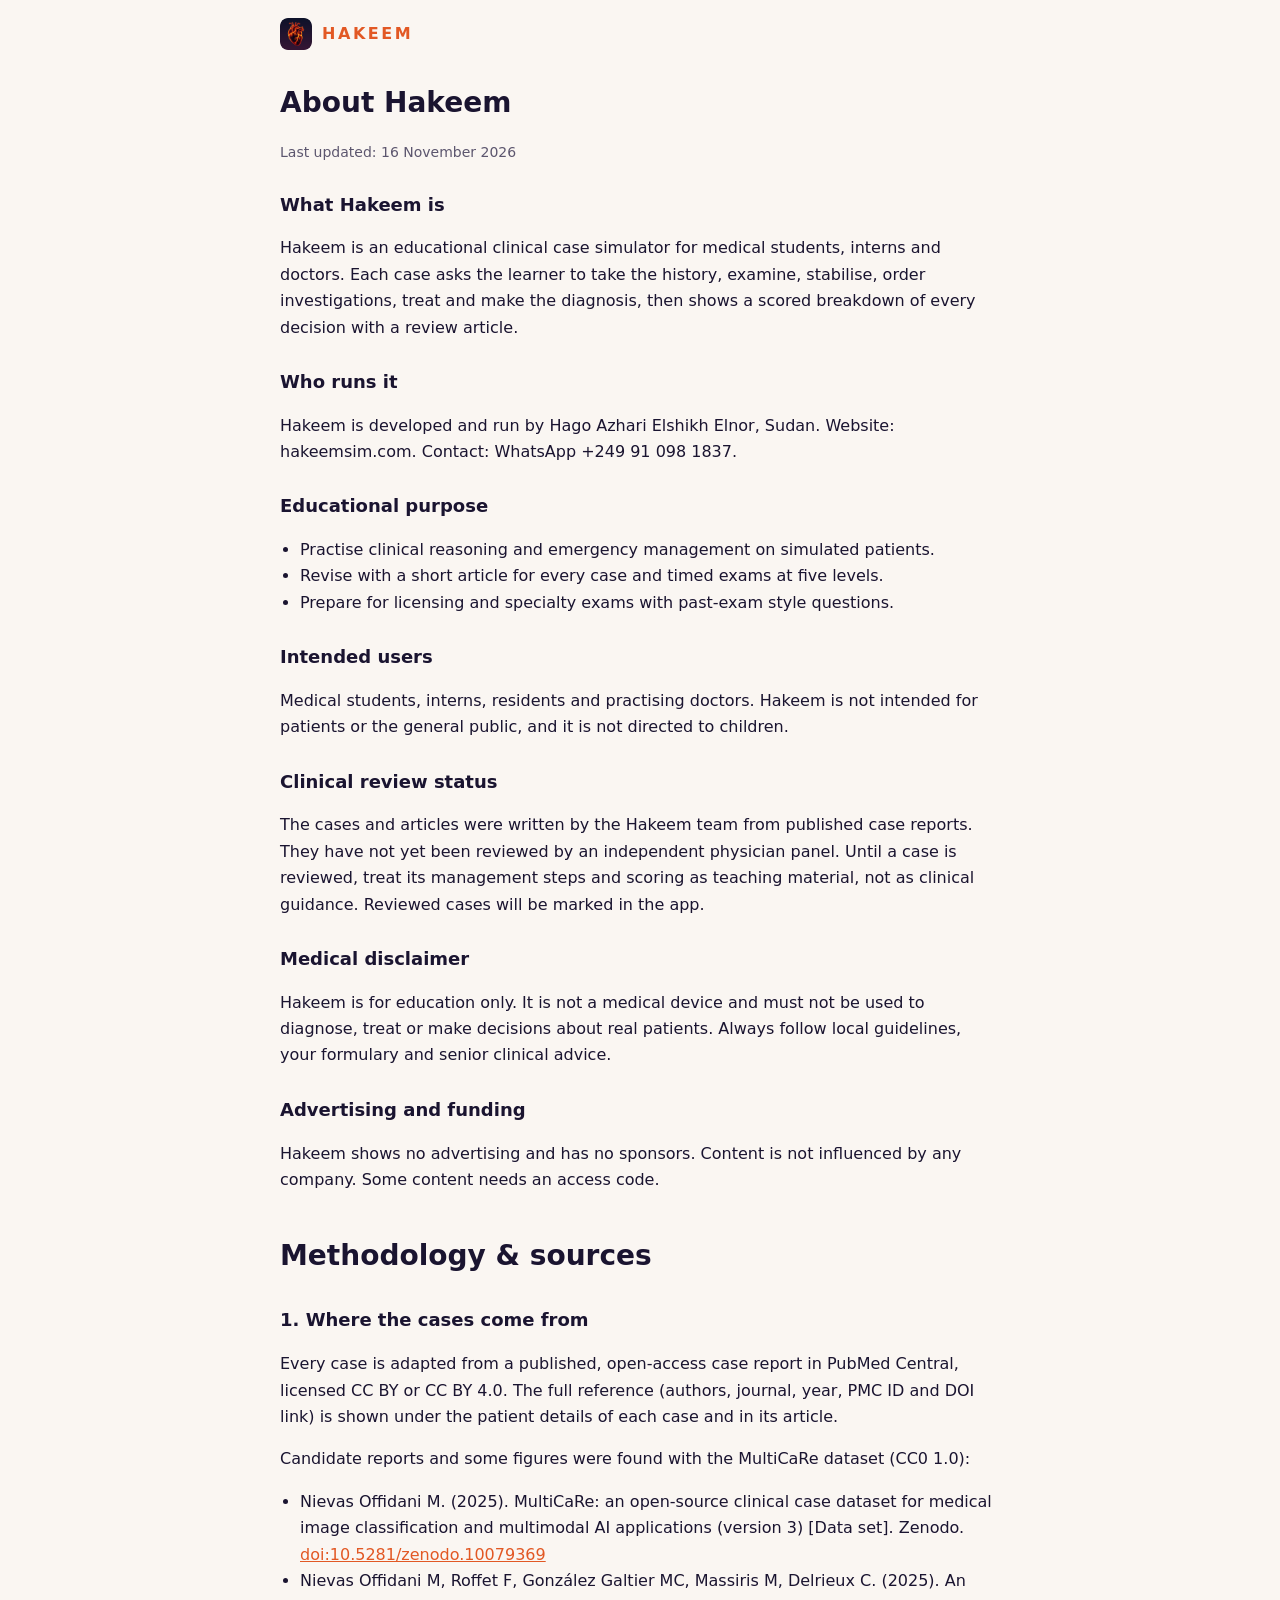
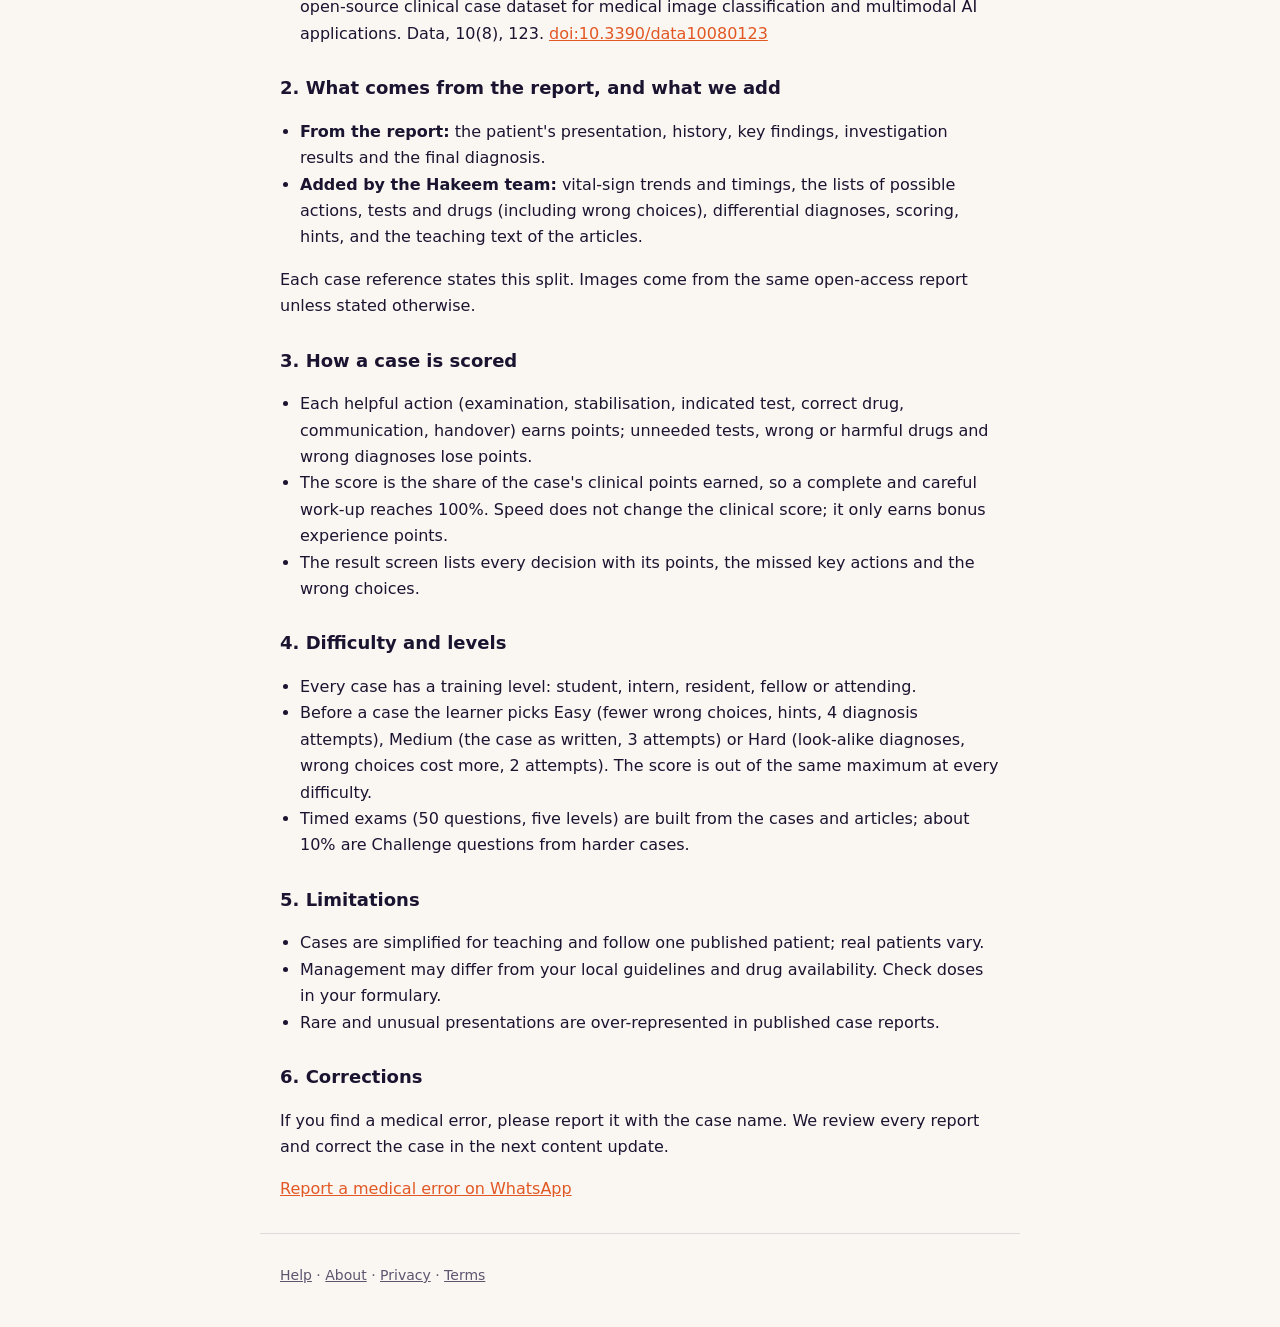
==== about.html @ ea37ee26 "Site: About & Methodology page Co-Authored-By: Claude Opus 5.5 <noreply@anthropic.com>" ====
<!doctype html>
<html lang="en">
<head>
<meta charset="utf-8">
<meta name="viewport" content="width=device-width,initial-scale=1">
<title>About &amp; Methodology · Hakeem</title>
<meta name="description" content="Who runs Hakeem, its educational purpose, clinical review status, case sources (PubMed Central, MultiCaRe) and scoring methodology.">
<link rel="icon" type="image/png" href="assets/favicon.png">
<link rel="stylesheet" href="assets/page.css">
</head>
<body>
<header><a class="brand" href="./"><img src="assets/icon-192.png" alt=""> HAKEEM</a></header>
<main>
<h1>About Hakeem</h1>
<p class="muted">Last updated: 16 November 2026</p>

<h2>What Hakeem is</h2>
<p>Hakeem is an educational clinical case simulator for medical students, interns and doctors. Each case asks the
learner to take the history, examine, stabilise, order investigations, treat and make the diagnosis, then shows
a scored breakdown of every decision with a review article.</p>
<h2>Who runs it</h2>
<p>Hakeem is developed and run by Hago Azhari Elshikh Elnor, Sudan. Website: hakeemsim.com. Contact: WhatsApp
+249 91 098 1837.</p>
<h2>Educational purpose</h2>
<ul>
<li>Practise clinical reasoning and emergency management on simulated patients.</li>
<li>Revise with a short article for every case and timed exams at five levels.</li>
<li>Prepare for licensing and specialty exams with past-exam style questions.</li>
</ul>
<h2>Intended users</h2>
<p>Medical students, interns, residents and practising doctors. Hakeem is not intended for patients or the
general public, and it is not directed to children.</p>
<h2>Clinical review status</h2>
<p>The cases and articles were written by the Hakeem team from published case reports. They have not yet been
reviewed by an independent physician panel. Until a case is reviewed, treat its management steps and scoring as
teaching material, not as clinical guidance. Reviewed cases will be marked in the app.</p>
<h2>Medical disclaimer</h2>
<p>Hakeem is for education only. It is not a medical device and must not be used to diagnose, treat or make
decisions about real patients. Always follow local guidelines, your formulary and senior clinical advice.</p>
<h2>Advertising and funding</h2>
<p>Hakeem shows no advertising and has no sponsors. Content is not influenced by any company. Some content
needs an access code.</p>

<h1 id="methodology" style="margin-top:40px">Methodology &amp; sources</h1>

<h2>1. Where the cases come from</h2>
<p>Every case is adapted from a published, open-access case report in PubMed Central, licensed CC BY or
CC BY 4.0. The full reference (authors, journal, year, PMC ID and DOI link) is shown under the patient details
of each case and in its article.</p>
<p>Candidate reports and some figures were found with the MultiCaRe dataset (CC0 1.0):</p>
<ul class="refs">
<li>Nievas Offidani M. (2025). MultiCaRe: an open-source clinical case dataset for medical image classification
and multimodal AI applications (version 3) [Data set]. Zenodo.
<a href="https://doi.org/10.5281/zenodo.10079369" target="_blank" rel="noopener">doi:10.5281/zenodo.10079369</a></li>
<li>Nievas Offidani M, Roffet F, Gonz&aacute;lez Galtier MC, Massiris M, Delrieux C. (2025). An open-source
clinical case dataset for medical image classification and multimodal AI applications. Data, 10(8), 123.
<a href="https://doi.org/10.3390/data10080123" target="_blank" rel="noopener">doi:10.3390/data10080123</a></li>
</ul>
<h2>2. What comes from the report, and what we add</h2>
<ul>
<li><b>From the report:</b> the patient's presentation, history, key findings, investigation results and the
final diagnosis.</li>
<li><b>Added by the Hakeem team:</b> vital-sign trends and timings, the lists of possible actions, tests and
drugs (including wrong choices), differential diagnoses, scoring, hints, and the teaching text of the
articles.</li>
</ul>
<p>Each case reference states this split. Images come from the same open-access report unless stated otherwise.</p>
<h2>3. How a case is scored</h2>
<ul>
<li>Each helpful action (examination, stabilisation, indicated test, correct drug, communication, handover) earns
points; unneeded tests, wrong or harmful drugs and wrong diagnoses lose points.</li>
<li>The score is the share of the case's clinical points earned, so a complete and careful work-up reaches 100%.
Speed does not change the clinical score; it only earns bonus experience points.</li>
<li>The result screen lists every decision with its points, the missed key actions and the wrong choices.</li>
</ul>
<h2>4. Difficulty and levels</h2>
<ul>
<li>Every case has a training level: student, intern, resident, fellow or attending.</li>
<li>Before a case the learner picks Easy (fewer wrong choices, hints, 4 diagnosis attempts), Medium (the case as
written, 3 attempts) or Hard (look-alike diagnoses, wrong choices cost more, 2 attempts). The score is out of the
same maximum at every difficulty.</li>
<li>Timed exams (50 questions, five levels) are built from the cases and articles; about 10% are Challenge
questions from harder cases.</li>
</ul>
<h2>5. Limitations</h2>
<ul>
<li>Cases are simplified for teaching and follow one published patient; real patients vary.</li>
<li>Management may differ from your local guidelines and drug availability. Check doses in your formulary.</li>
<li>Rare and unusual presentations are over-represented in published case reports.</li>
</ul>
<h2>6. Corrections</h2>
<p>If you find a medical error, please report it with the case name. We review every report and correct the
case in the next content update.</p>

<p><a href="https://wa.me/249910981837">Report a medical error on WhatsApp</a></p>
</main>
<footer><a href="help.html">Help</a> · <a href="about.html">About</a> · <a href="privacy.html">Privacy</a> · <a href="terms.html">Terms</a></footer>
</body>
</html>
---- assets/page.css ----
:root { color-scheme: light dark; --bg:#faf6f2; --card:#fff; --ink:#1a1430; --muted:#5c566e; --ember:#e25824; --line:rgba(26,20,48,.12); }
* { box-sizing: border-box; }
body { margin:0; background:var(--bg); color:var(--ink); font:16px/1.65 system-ui, -apple-system, "Segoe UI", Roboto, sans-serif; }
header, main, footer { max-width:760px; margin:0 auto; padding:0 20px; }
header { padding-top:18px; }
.brand { display:inline-flex; align-items:center; gap:10px; font-weight:700; letter-spacing:.16em; text-decoration:none; color:var(--ember); }
.brand img { width:32px; height:32px; border-radius:8px; }
h1 { font-size:28px; margin:22px 0 4px; }
h2 { font-size:18px; margin:26px 0 6px; }
.muted { color:var(--muted); font-size:14px; }
a { color:var(--ember); }
ul { padding-left:20px; }
details { background:var(--card); border:1px solid var(--line); border-radius:14px; padding:14px 18px; margin:10px 0; }
summary { cursor:pointer; font-weight:600; }
details p { color:var(--muted); margin:8px 0 0; }
.cta { text-align:center; margin:26px 0; }
.btn { display:inline-block; padding:12px 20px; border-radius:12px; background:var(--ember); color:#fff; text-decoration:none; font-weight:600; }
footer { padding:30px 20px 40px; color:var(--muted); font-size:14px; border-top:1px solid var(--line); margin-top:30px; }
footer a { color:var(--muted); }
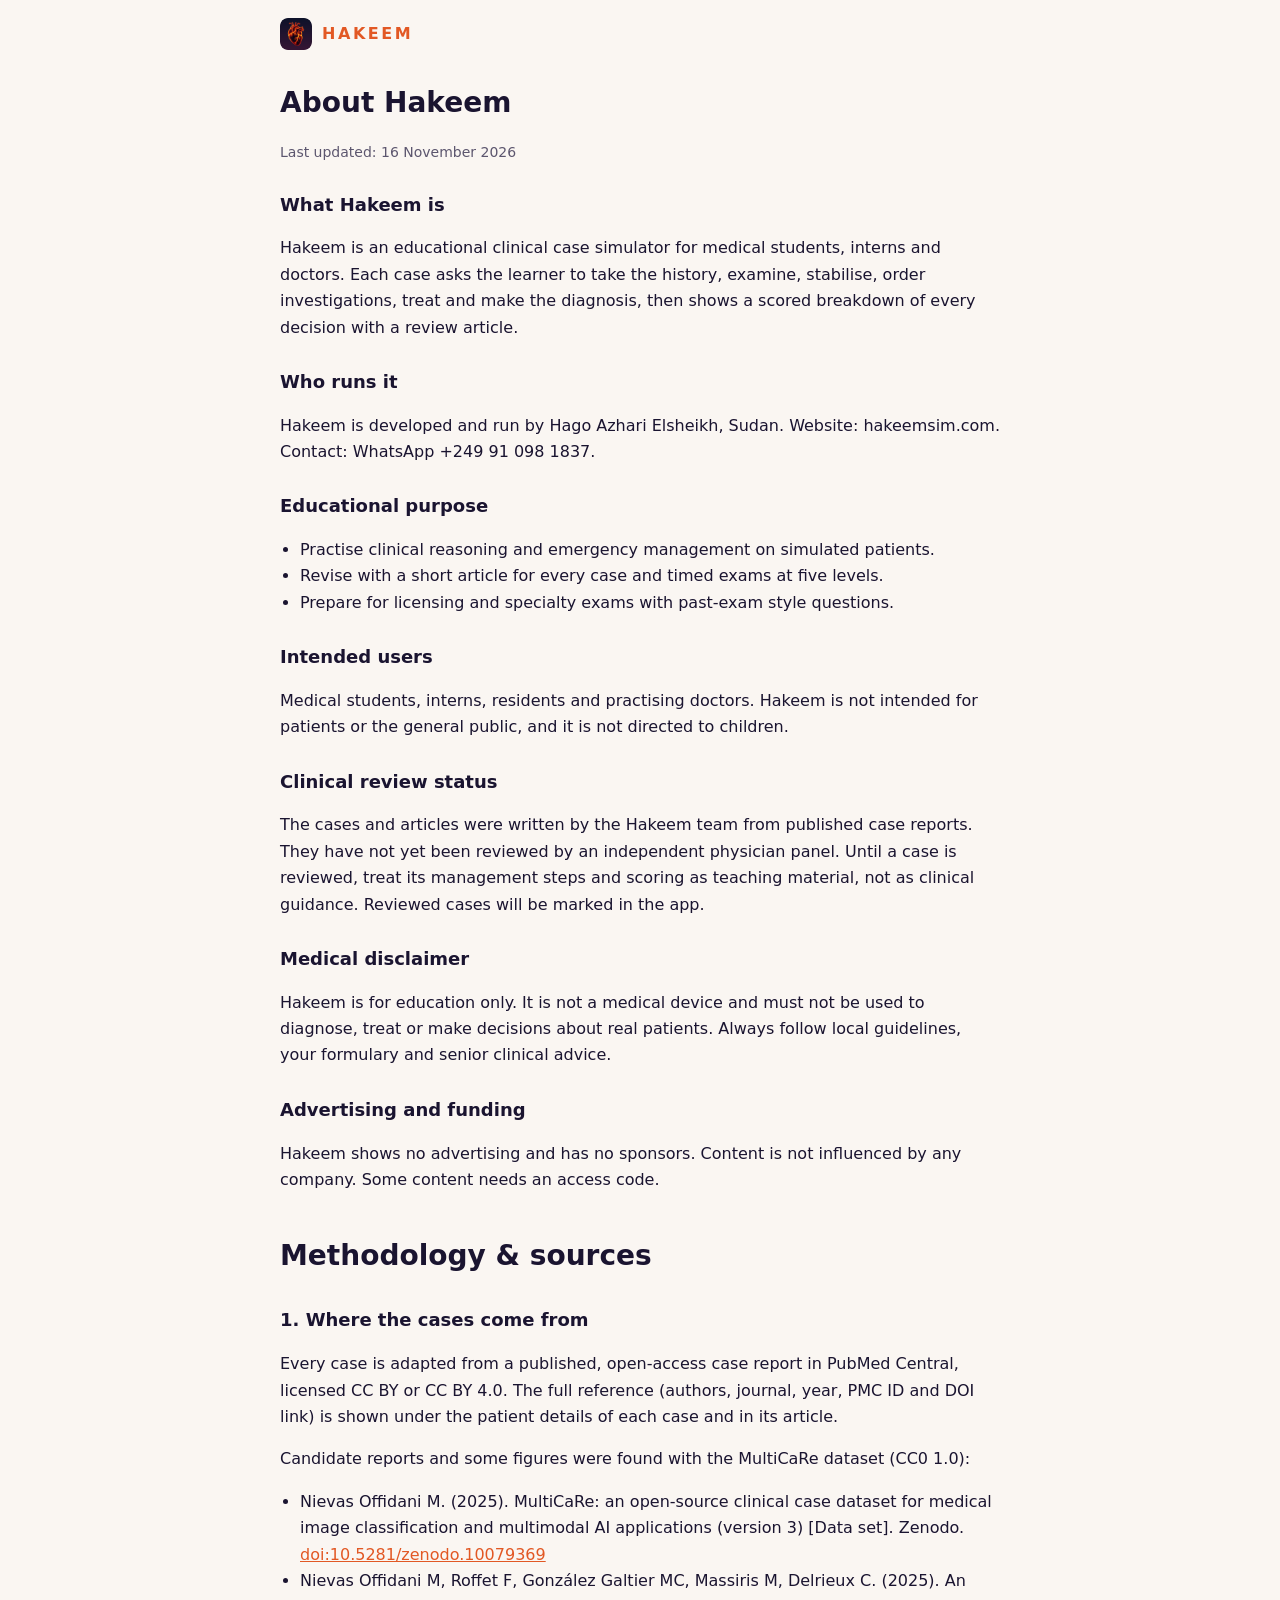
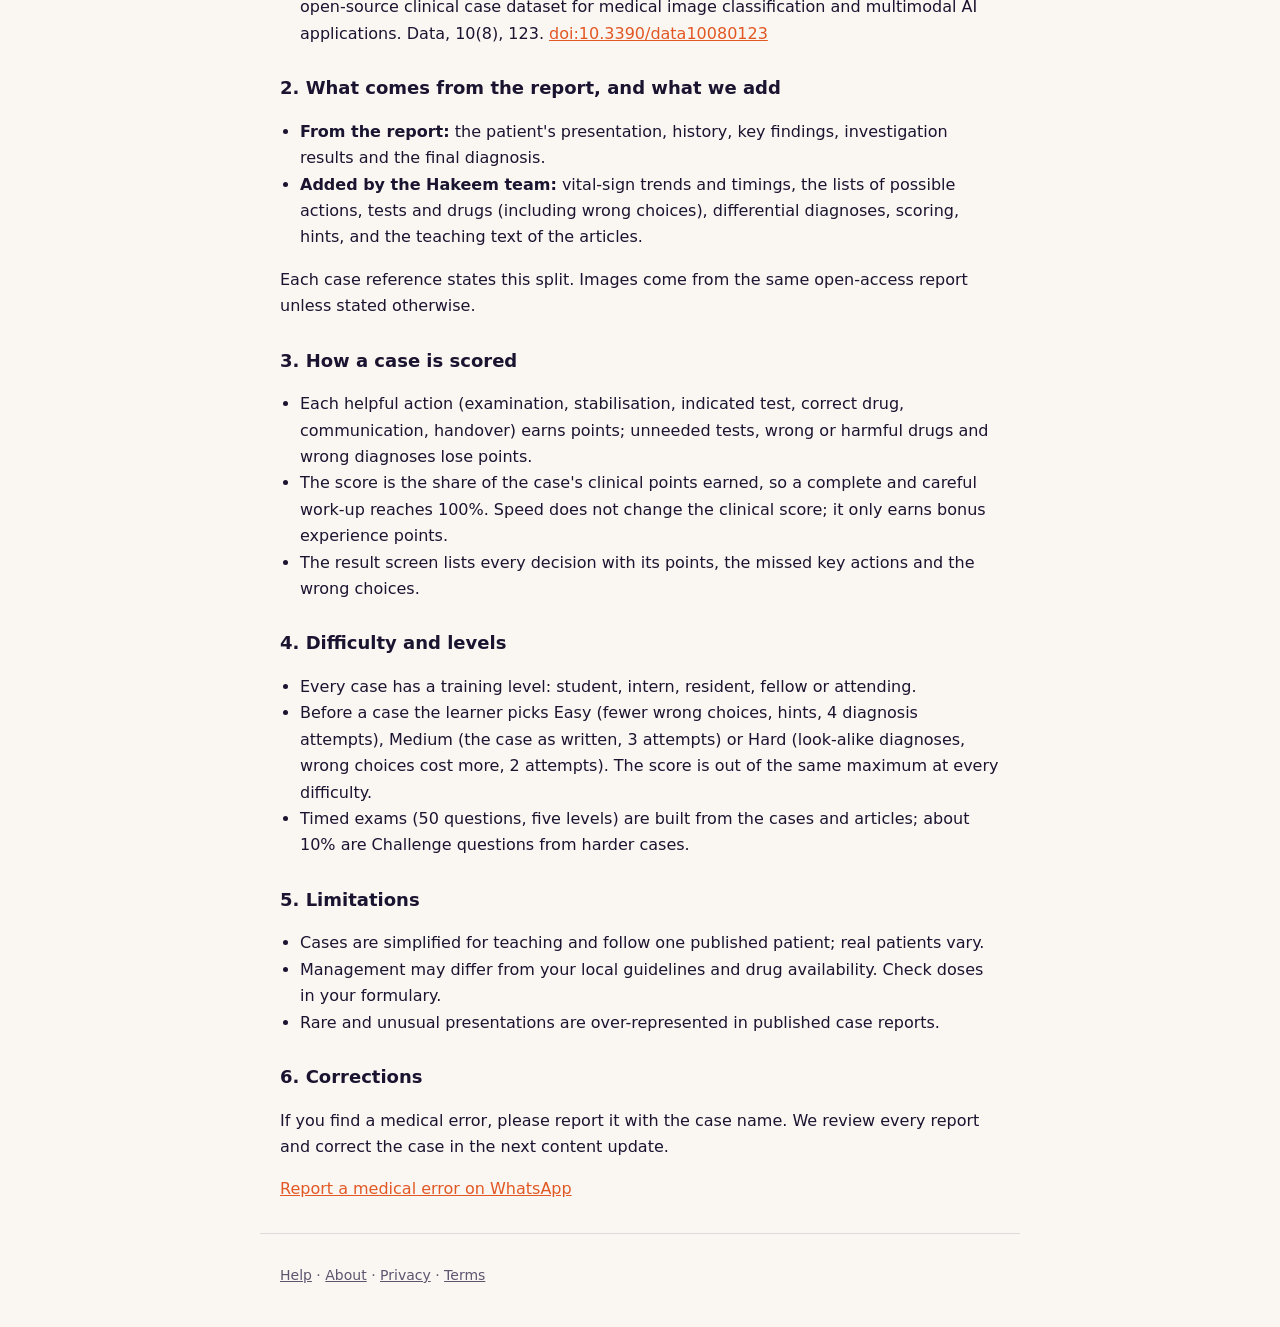
==== commit 33705e3d: "About: developer name Co-Authored-By: Claude Opus 5.5 <noreply@anthropic.com>" ====
--- a/about.html
+++ b/about.html
@@ -19,7 +19,7 @@
 learner to take the history, examine, stabilise, order investigations, treat and make the diagnosis, then shows
 a scored breakdown of every decision with a review article.</p>
 <h2>Who runs it</h2>
-<p>Hakeem is developed and run by Hago Azhari Elshikh Elnor, Sudan. Website: hakeemsim.com. Contact: WhatsApp
+<p>Hakeem is developed and run by Hago Azhari Elsheikh, Sudan. Website: hakeemsim.com. Contact: WhatsApp
 +249 91 098 1837.</p>
 <h2>Educational purpose</h2>
 <ul>
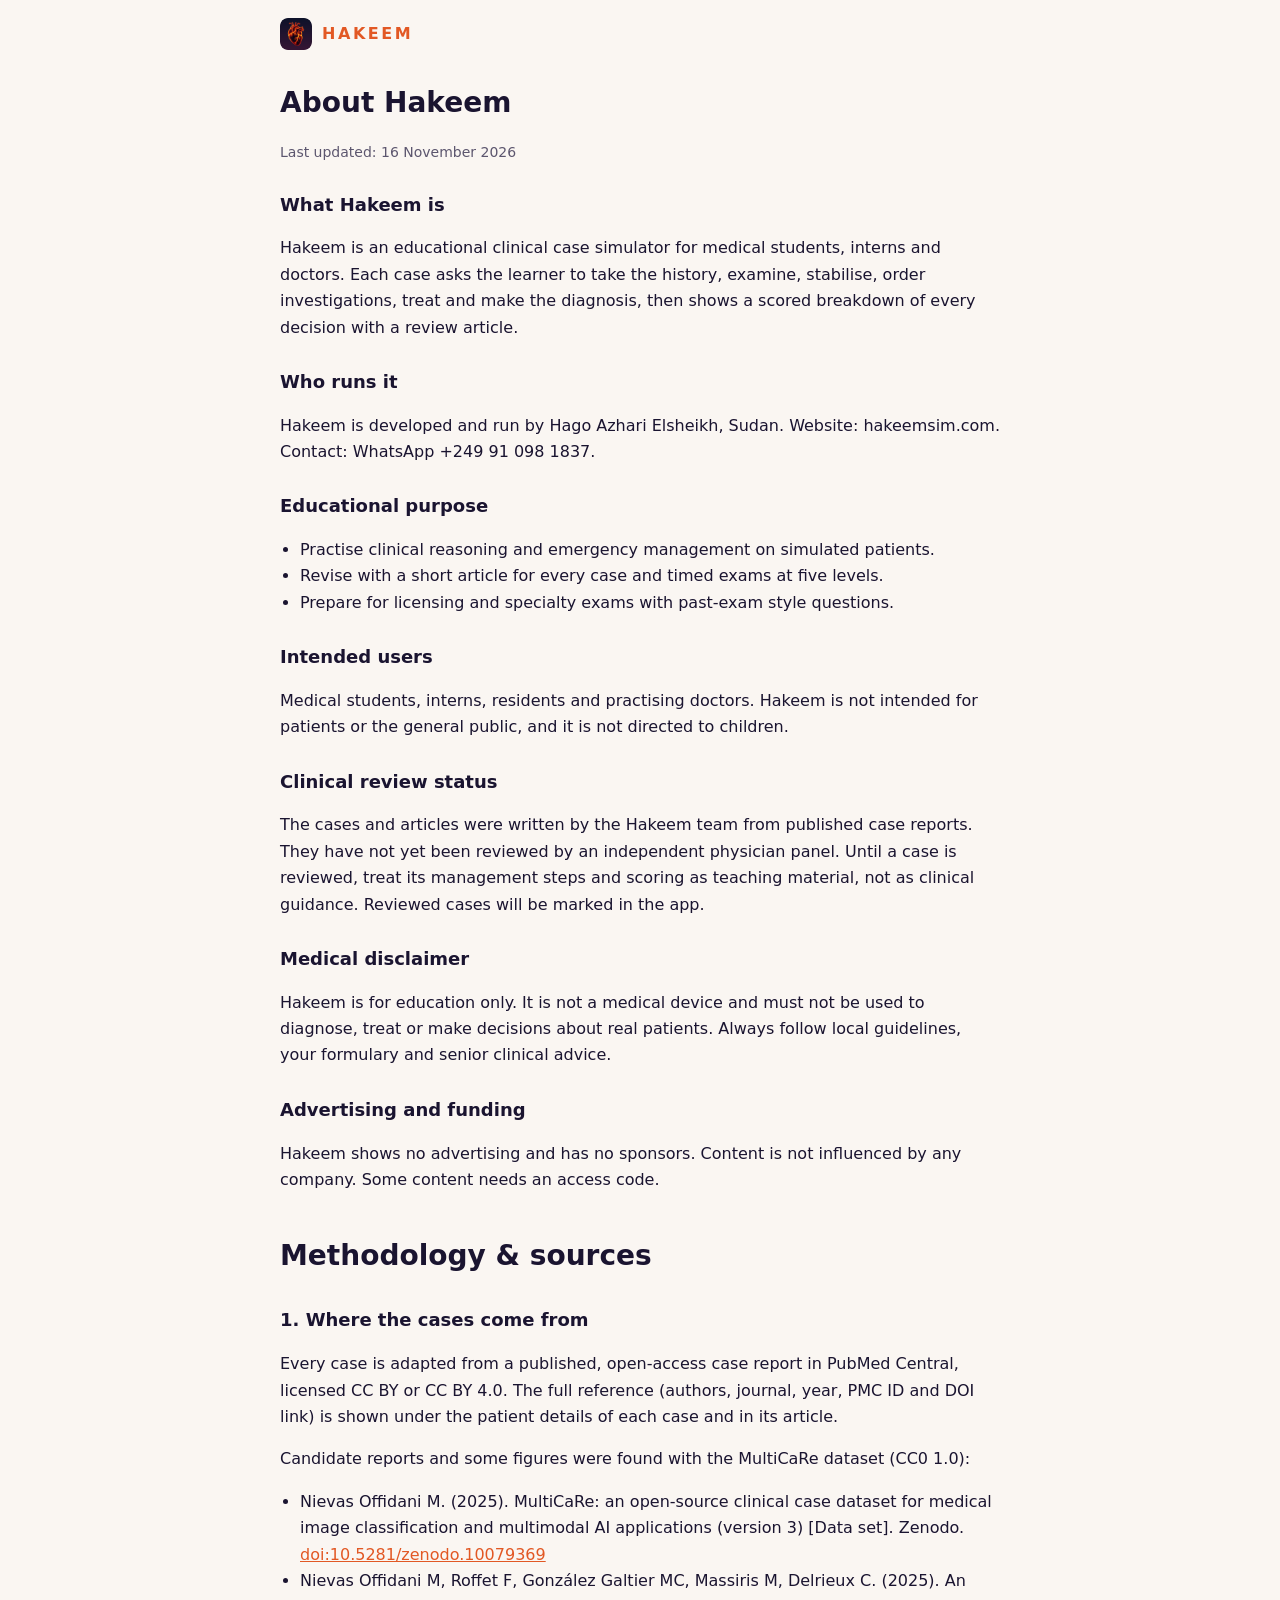
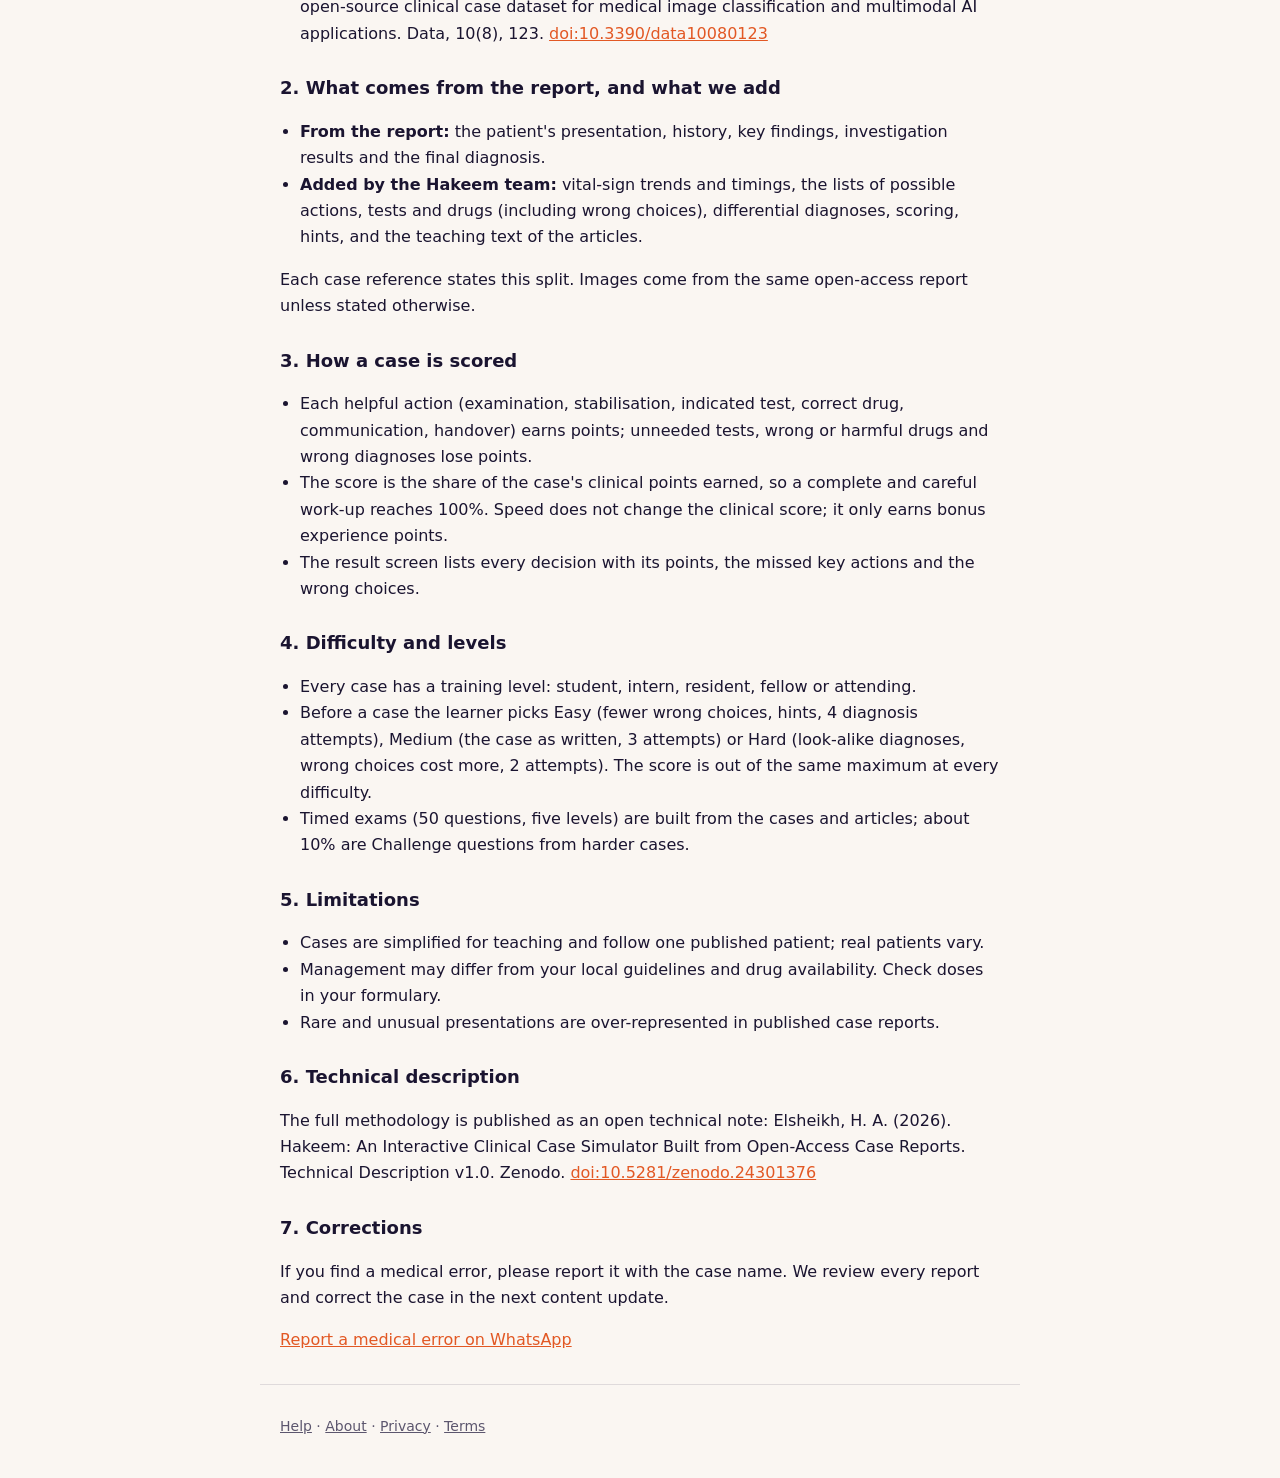
==== commit 06e2b144: "About: technical note DOI Co-Authored-By: Claude Opus 5.5 <noreply@anthropic.com>" ====
--- a/about.html
+++ b/about.html
@@ -88,7 +88,11 @@
 <li>Management may differ from your local guidelines and drug availability. Check doses in your formulary.</li>
 <li>Rare and unusual presentations are over-represented in published case reports.</li>
 </ul>
-<h2>6. Corrections</h2>
+<h2>6. Technical description</h2>
+<p>The full methodology is published as an open technical note: Elsheikh, H. A. (2026). Hakeem: An Interactive
+Clinical Case Simulator Built from Open-Access Case Reports. Technical Description v1.0. Zenodo.
+<a href="https://doi.org/10.5281/zenodo.24301376" target="_blank" rel="noopener">doi:10.5281/zenodo.24301376</a></p>
+<h2>7. Corrections</h2>
 <p>If you find a medical error, please report it with the case name. We review every report and correct the
 case in the next content update.</p>
 
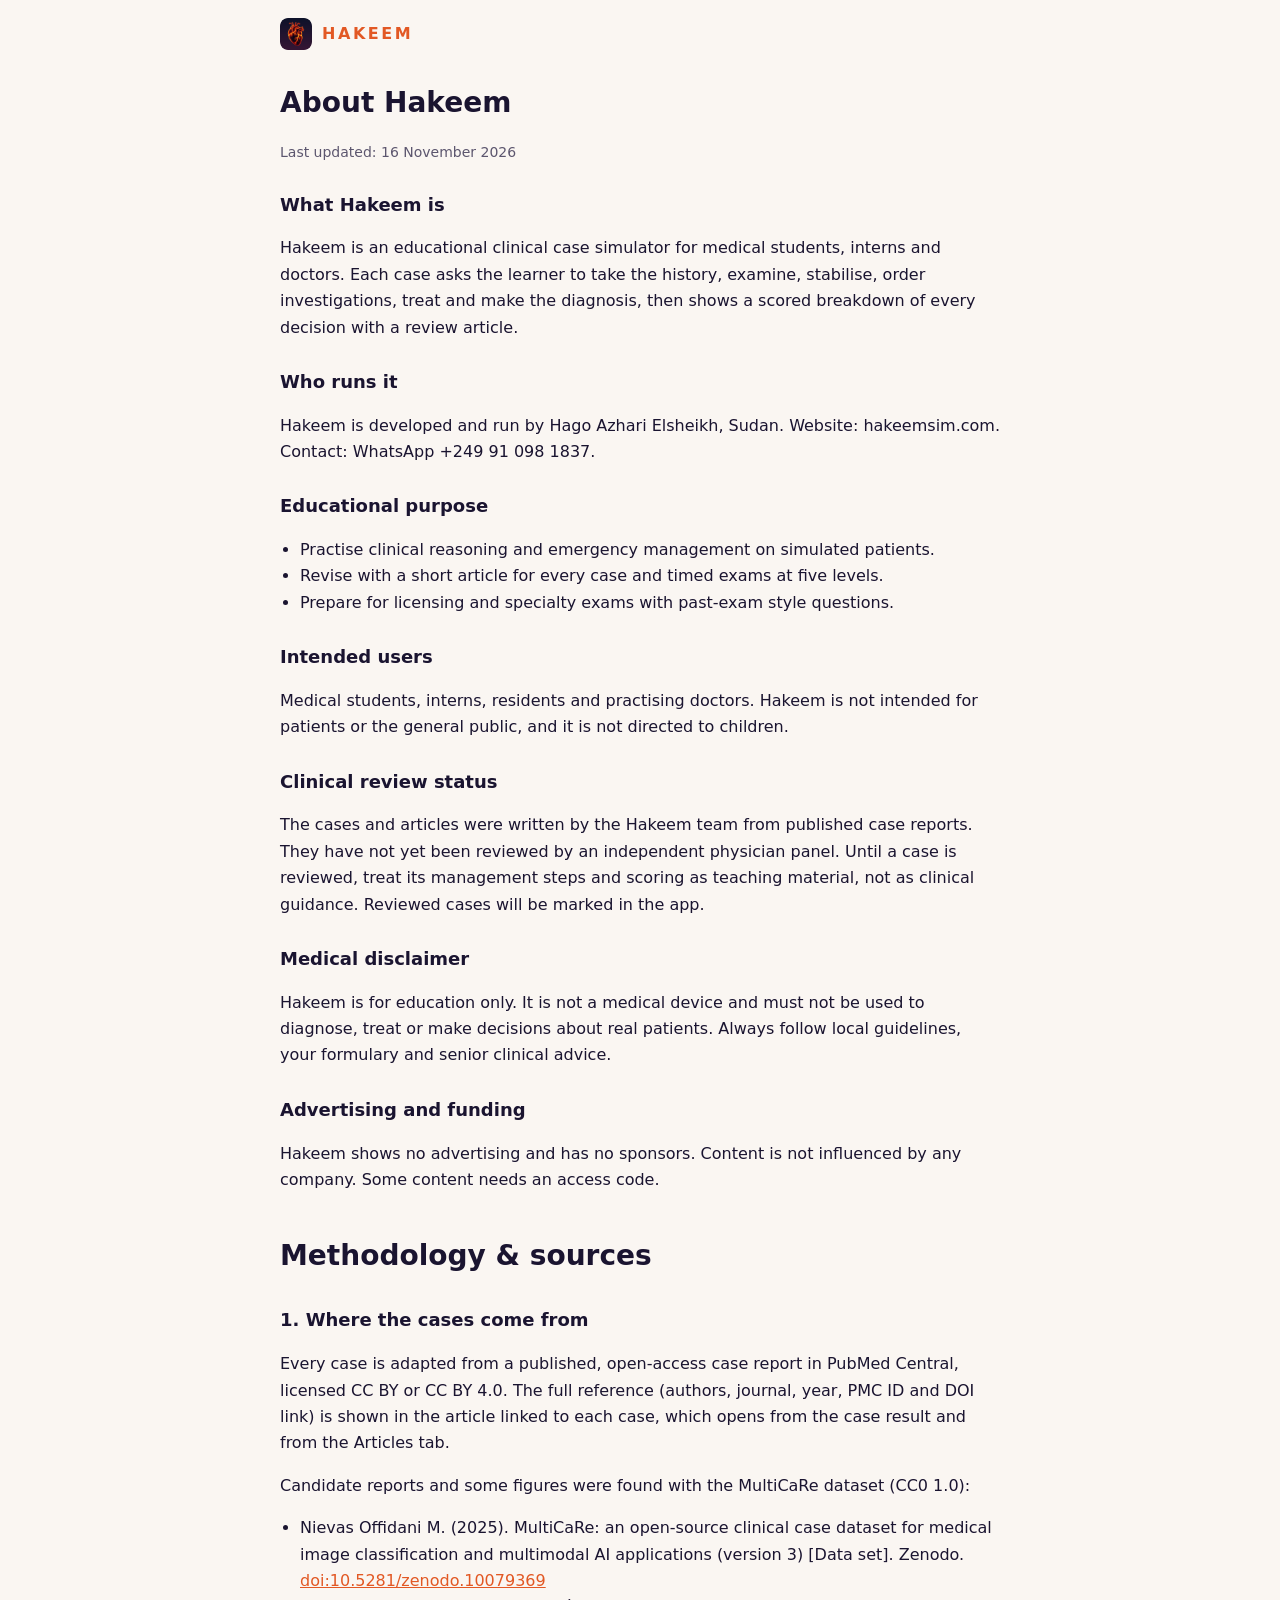
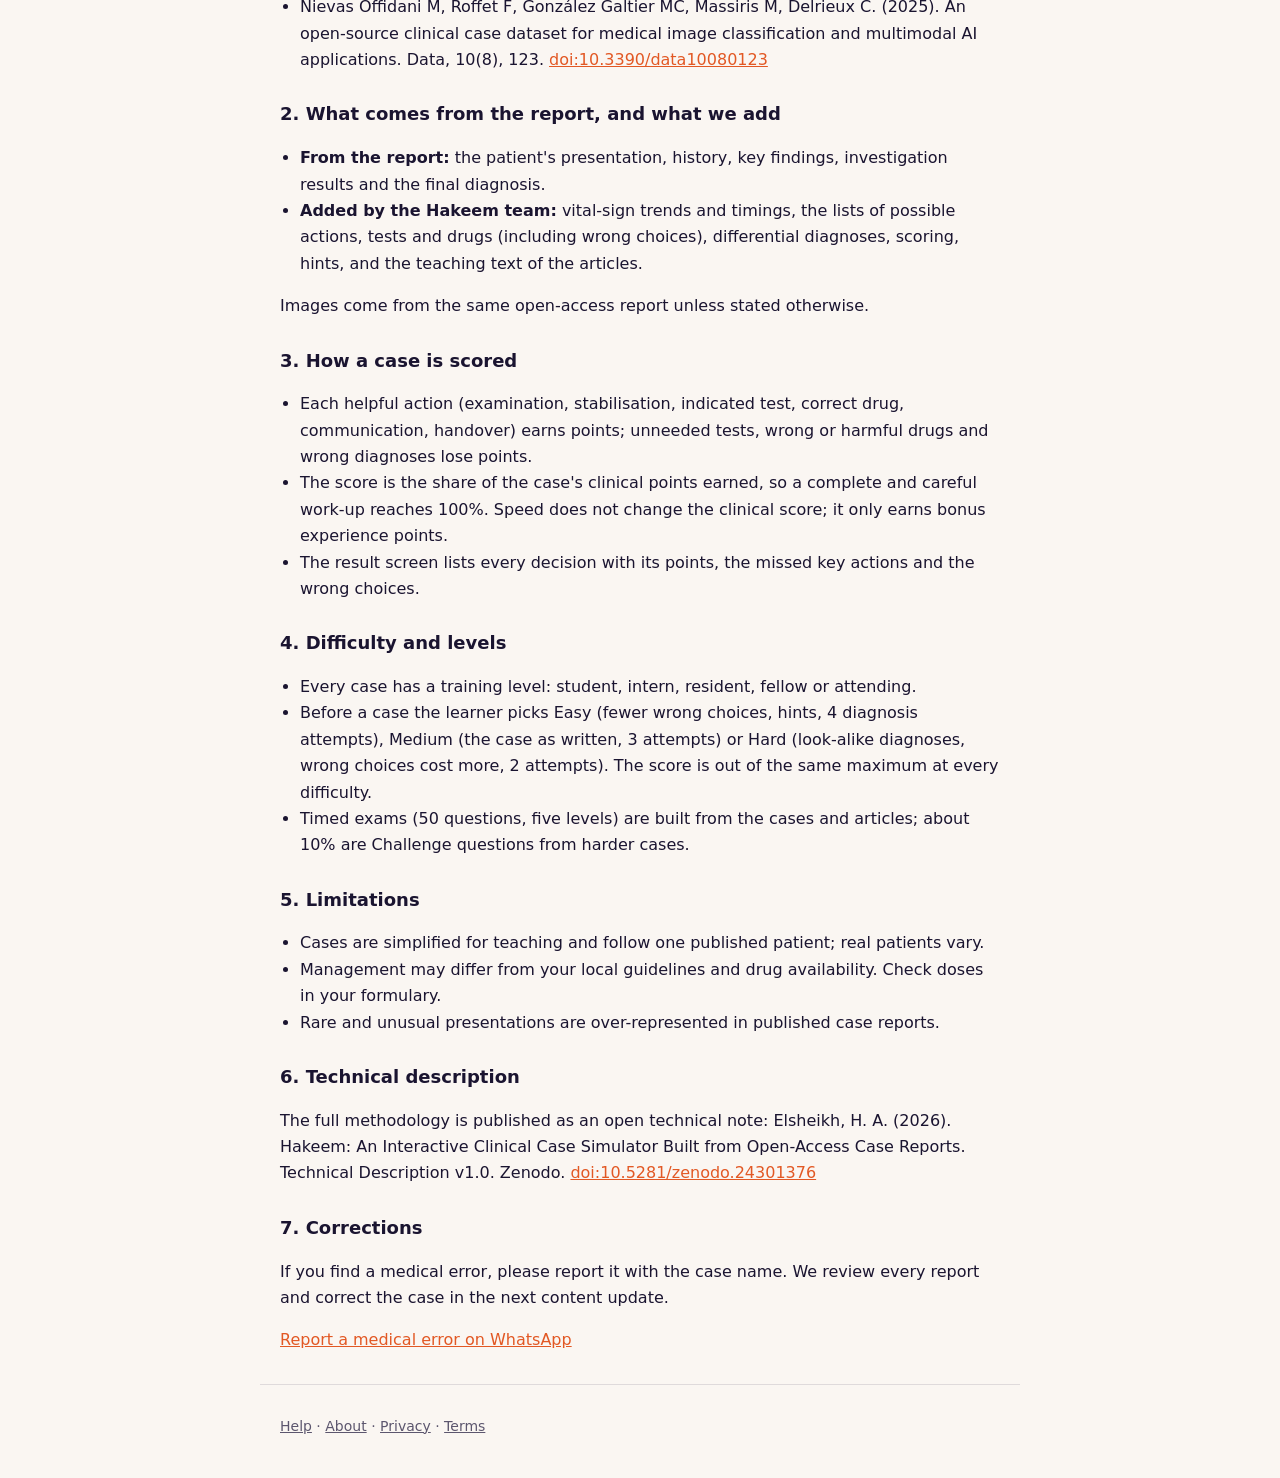
==== commit e13c59c4: "About: case reference is shown in the linked article Co-Authored-By: Claude Opus 5.5 <noreply@anthro" ====
--- a/about.html
+++ b/about.html
@@ -45,8 +45,8 @@
 
 <h2>1. Where the cases come from</h2>
 <p>Every case is adapted from a published, open-access case report in PubMed Central, licensed CC BY or
-CC BY 4.0. The full reference (authors, journal, year, PMC ID and DOI link) is shown under the patient details
-of each case and in its article.</p>
+CC BY 4.0. The full reference (authors, journal, year, PMC ID and DOI link) is shown in the article linked to
+each case, which opens from the case result and from the Articles tab.</p>
 <p>Candidate reports and some figures were found with the MultiCaRe dataset (CC0 1.0):</p>
 <ul class="refs">
 <li>Nievas Offidani M. (2025). MultiCaRe: an open-source clinical case dataset for medical image classification
@@ -64,7 +64,7 @@
 drugs (including wrong choices), differential diagnoses, scoring, hints, and the teaching text of the
 articles.</li>
 </ul>
-<p>Each case reference states this split. Images come from the same open-access report unless stated otherwise.</p>
+<p>Images come from the same open-access report unless stated otherwise.</p>
 <h2>3. How a case is scored</h2>
 <ul>
 <li>Each helpful action (examination, stabilisation, indicated test, correct drug, communication, handover) earns
